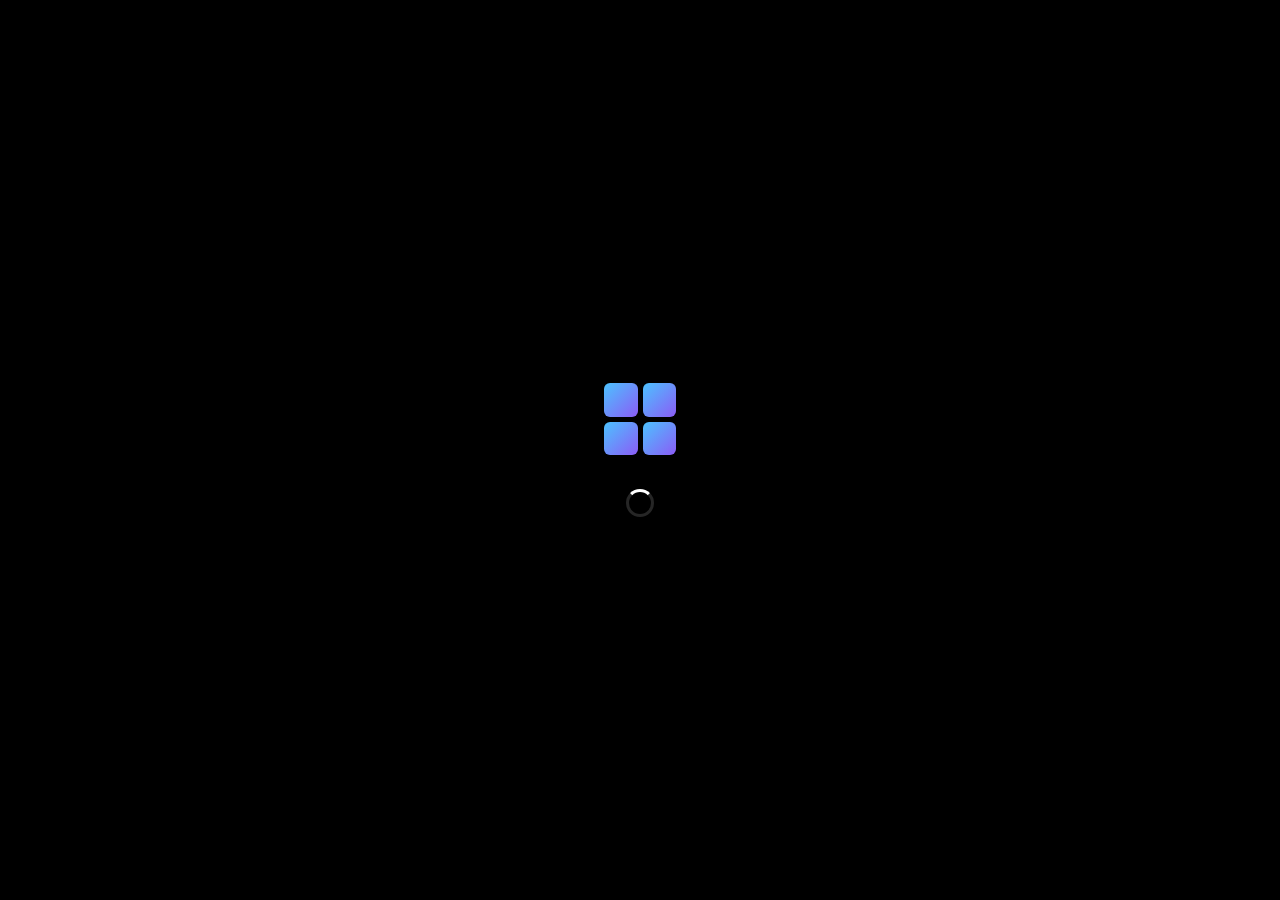
==== shell/index.html @ 138c7c0a "AuroraOS - LFS-based distro with W12-concept shell" ====
<!doctype html>
<html lang="en">
<head>
<meta charset="UTF-8">
<meta name="viewport" content="width=device-width, initial-scale=1.0">
<title>AuroraOS — Shell</title>
<style>
  :root{
    --acc:#4cc2ff; --acc2:#8b5cf6;
    --mica:rgba(28,30,38,.72); --mica2:rgba(22,24,32,.86);
    --stroke:rgba(255,255,255,.09); --stroke2:rgba(255,255,255,.14);
    --txt:#f4f6fb; --mut:#9aa3b5; --faint:#6b7280;
    --r:14px; --shadow:0 24px 70px -18px rgba(0,0,0,.65);
  }
  *{box-sizing:border-box;margin:0;padding:0;user-select:none}
  html,body{height:100%;overflow:hidden}
  body{font-family:"Segoe UI Variable","Segoe UI",system-ui,sans-serif;color:var(--txt);background:#000}
  #os{position:fixed;inset:0}

  /* ---------- wallpaper ---------- */
  .wall{position:absolute;inset:0;background:
    radial-gradient(1100px 700px at 75% 20%, #35406e 0%, transparent 60%),
    radial-gradient(900px 700px at 20% 85%, #1d3a5f 0%, transparent 55%),
    radial-gradient(700px 500px at 55% 60%, rgba(139,92,246,.35) 0%, transparent 60%),
    linear-gradient(160deg,#0b0e1a 0%,#141a2e 50%,#0d1322 100%)}
  .wall::after{content:"";position:absolute;inset:0;background:
    radial-gradient(600px 400px at 60% 35%, rgba(76,194,255,.16), transparent 65%);
    animation:breathe 14s ease-in-out infinite alternate}
  @keyframes breathe{to{opacity:.4;transform:translateY(3%)}}

  /* ---------- boot ---------- */
  #boot{position:absolute;inset:0;background:#000;display:flex;flex-direction:column;
    align-items:center;justify-content:center;gap:34px;z-index:200;transition:opacity .8s}
  #boot.gone{opacity:0;pointer-events:none}
  .winlogo{display:grid;grid-template-columns:1fr 1fr;gap:5px;width:72px;height:72px}
  .winlogo i{background:var(--acc);border-radius:6px;display:block}
  .winlogo.grad i{background:linear-gradient(135deg,#4cc2ff,#8b5cf6)}
  .spin{width:28px;height:28px;border-radius:50%;border:3px solid rgba(255,255,255,.15);
    border-top-color:#fff;animation:sp 1s linear infinite}
  @keyframes sp{to{transform:rotate(360deg)}}

  /* ---------- lock ---------- */
  #lock{position:absolute;inset:0;z-index:150;display:flex;flex-direction:column;align-items:center;
    justify-content:center;gap:8px;backdrop-filter:blur(0px);transition:opacity .5s,transform .5s;cursor:pointer}
  #lock.gone{opacity:0;transform:translateY(-40px);pointer-events:none}
  #lock .time{font-size:96px;font-weight:200;letter-spacing:-.02em;line-height:1}
  #lock .date{font-size:22px;font-weight:400;color:#dfe5f0}
  #lock .hint{position:absolute;bottom:70px;color:#c8d0de;font-size:14px;display:flex;flex-direction:column;align-items:center;gap:14px}
  .avatar{width:88px;height:88px;border-radius:50%;background:linear-gradient(135deg,#4cc2ff,#8b5cf6);
    display:flex;align-items:center;justify-content:center;font-size:34px;font-weight:600;box-shadow:0 10px 30px rgba(0,0,0,.4)}

  /* ---------- desktop icons ---------- */
  #desk{position:absolute;inset:0 0 56px 0;padding:14px}
  .dicon{width:86px;padding:10px 4px;border-radius:8px;text-align:center;font-size:12px;color:#eef2f8;
    display:flex;flex-direction:column;align-items:center;gap:6px;cursor:pointer;text-shadow:0 1px 3px rgba(0,0,0,.8)}
  .dicon:hover{background:rgba(255,255,255,.08)}
  .dicon .ic{font-size:34px;filter:drop-shadow(0 3px 6px rgba(0,0,0,.4))}

  /* ---------- taskbar ---------- */
  #bar{position:absolute;left:0;right:0;bottom:0;height:56px;z-index:100;display:flex;align-items:center;
    padding:0 14px;background:var(--mica);backdrop-filter:blur(28px) saturate(1.4);border-top:1px solid var(--stroke)}
  .bar-c{position:absolute;left:50%;transform:translateX(-50%);display:flex;gap:6px;align-items:center}
  .tbtn{width:44px;height:44px;border-radius:10px;display:flex;align-items:center;justify-content:center;
    font-size:22px;cursor:pointer;position:relative;transition:background .15s}
  .tbtn:hover{background:rgba(255,255,255,.09)}
  .tbtn.on::after{content:"";position:absolute;bottom:3px;left:50%;transform:translateX(-50%);
    width:16px;height:3px;border-radius:3px;background:var(--acc)}
  .tbtn .wl{width:22px;height:22px;gap:2px}
  .tbtn .wl i{border-radius:2px}
  #search-pill{display:flex;align-items:center;gap:8px;height:42px;padding:0 16px 0 12px;border-radius:21px;
    background:rgba(255,255,255,.08);border:1px solid var(--stroke);cursor:pointer;font-size:13.5px;color:var(--mut)}
  #search-pill:hover{background:rgba(255,255,255,.12)}
  .bar-r{margin-left:auto;display:flex;align-items:center;gap:2px}
  .tray{display:flex;align-items:center;gap:10px;padding:6px 12px;border-radius:10px;cursor:pointer;font-size:13px}
  .tray:hover{background:rgba(255,255,255,.09)}
  .clock{text-align:right;font-size:12.5px;line-height:1.35;padding:4px 10px;border-radius:10px;cursor:pointer}
  .clock:hover{background:rgba(255,255,255,.09)}

  /* ---------- flyout base ---------- */
  .fly{position:absolute;z-index:120;background:var(--mica2);backdrop-filter:blur(36px) saturate(1.5);
    border:1px solid var(--stroke2);border-radius:16px;box-shadow:var(--shadow);
    opacity:0;pointer-events:none;transform:translateY(14px) scale(.98);transition:.22s cubic-bezier(.2,.8,.2,1)}
  .fly.show{opacity:1;pointer-events:auto;transform:translateY(0) scale(1)}

  /* ---------- start ---------- */
  #start{left:50%;bottom:68px;transform:translateX(-50%) translateY(14px) scale(.98);width:600px;padding:22px}
  #start.show{transform:translateX(-50%) translateY(0) scale(1)}
  #ask{display:flex;align-items:center;gap:10px;background:rgba(255,255,255,.07);border:1px solid var(--stroke2);
    border-radius:12px;padding:12px 16px}
  #ask input{flex:1;background:none;border:none;outline:none;color:var(--txt);font-size:14.5px;font-family:inherit}
  #ask input::placeholder{color:var(--faint)}
  .s-lab{font-size:12.5px;font-weight:600;color:var(--mut);margin:20px 0 10px;display:flex;justify-content:space-between}
  .s-grid{display:grid;grid-template-columns:repeat(6,1fr);gap:4px}
  .s-app{display:flex;flex-direction:column;align-items:center;gap:7px;padding:12px 4px;border-radius:10px;
    cursor:pointer;font-size:11.5px;text-align:center;color:#dfe5f0}
  .s-app:hover{background:rgba(255,255,255,.08)}
  .s-app .ic{font-size:30px}
  .s-rec{display:grid;grid-template-columns:1fr 1fr;gap:4px}
  .s-ri{display:flex;gap:10px;align-items:center;padding:9px 10px;border-radius:10px;cursor:pointer}
  .s-ri:hover{background:rgba(255,255,255,.08)}
  .s-ri .ic{font-size:22px}
  .s-ri .t{font-size:12.5px}
  .s-ri .d{font-size:11px;color:var(--faint)}
  .s-foot{display:flex;justify-content:space-between;align-items:center;margin-top:20px;padding-top:16px;
    border-top:1px solid var(--stroke)}
  .s-user{display:flex;align-items:center;gap:10px;font-size:13px;padding:6px 10px;border-radius:10px;cursor:pointer}
  .s-user:hover{background:rgba(255,255,255,.08)}
  .s-user .avatar{width:32px;height:32px;font-size:14px}
  .pwr{width:38px;height:38px;border-radius:10px;display:flex;align-items:center;justify-content:center;
    cursor:pointer;font-size:17px}
  .pwr:hover{background:rgba(255,255,255,.08)}

  /* ---------- quick settings ---------- */
  #qs{right:14px;bottom:68px;width:380px;padding:20px}
  .qs-grid{display:grid;grid-template-columns:repeat(3,1fr);gap:10px}
  .qt{background:rgba(255,255,255,.07);border:1px solid var(--stroke);border-radius:12px;padding:12px;
    cursor:pointer;font-size:12px;display:flex;flex-direction:column;gap:8px;transition:.15s}
  .qt .ic{font-size:18px}
  .qt.on{background:var(--acc);color:#08243a;border-color:transparent;font-weight:600}
  .qs-sl{margin-top:16px;font-size:12.5px;color:var(--mut)}
  .qs-sl input{width:100%;accent-color:var(--acc);margin-top:6px}
  .qs-foot{display:flex;justify-content:space-between;align-items:center;margin-top:16px;padding-top:12px;
    border-top:1px solid var(--stroke);font-size:12.5px;color:var(--mut)}

  /* ---------- notifications / calendar ---------- */
  #noti{right:14px;bottom:68px;width:360px;padding:18px;max-height:70vh;overflow:auto}
  .n-card{background:rgba(255,255,255,.06);border:1px solid var(--stroke);border-radius:12px;padding:13px 15px;margin-bottom:10px}
  .n-card b{font-size:13px}
  .n-card p{font-size:12.5px;color:var(--mut);margin-top:4px;line-height:1.5}
  .n-src{font-size:11px;color:var(--faint);display:flex;gap:6px;align-items:center;margin-bottom:6px}
  .cal{background:rgba(255,255,255,.06);border:1px solid var(--stroke);border-radius:12px;padding:16px;text-align:center}
  .cal .big{font-size:30px;font-weight:600}

  /* ---------- widgets ---------- */
  #widgets{left:14px;bottom:68px;width:640px;padding:20px;max-height:76vh;overflow:auto}
  .w-grid{display:grid;grid-template-columns:1fr 1fr;gap:12px}
  .wcard{background:rgba(255,255,255,.06);border:1px solid var(--stroke);border-radius:14px;padding:16px}
  .wcard h4{font-size:12.5px;color:var(--mut);font-weight:600;margin-bottom:10px;display:flex;gap:8px;align-items:center}
  .wcard .big{font-size:26px;font-weight:600}
  .wcard p{font-size:12.5px;color:var(--mut);line-height:1.55}
  .wcard.ai{grid-column:1/-1;background:linear-gradient(135deg,rgba(76,194,255,.13),rgba(139,92,246,.13));
    border-color:rgba(139,92,246,.35)}
  .wcard.ai p b{color:var(--txt)}

  /* ---------- copilot panel ---------- */
  #copilot{position:absolute;top:12px;right:12px;bottom:68px;width:400px;z-index:110;
    background:var(--mica2);backdrop-filter:blur(36px) saturate(1.5);border:1px solid var(--stroke2);
    border-radius:16px;box-shadow:var(--shadow);display:flex;flex-direction:column;
    opacity:0;pointer-events:none;transform:translateX(30px);transition:.25s cubic-bezier(.2,.8,.2,1)}
  #copilot.show{opacity:1;pointer-events:auto;transform:translateX(0)}
  .cp-head{display:flex;align-items:center;gap:10px;padding:16px 18px;border-bottom:1px solid var(--stroke)}
  .cp-orb{width:26px;height:26px;border-radius:50%;background:conic-gradient(from 0deg,#4cc2ff,#8b5cf6,#ec4899,#4cc2ff);
    animation:orb 6s linear infinite}
  @keyframes orb{to{transform:rotate(360deg)}}
  .cp-head b{font-size:14px}
  .cp-head span{font-size:11px;color:var(--faint);margin-left:auto;border:1px solid var(--stroke2);
    padding:3px 8px;border-radius:99px}
  .cp-x{cursor:pointer;color:var(--mut);font-size:18px;padding:2px 8px;border-radius:8px}
  .cp-x:hover{background:rgba(255,255,255,.08)}
  #cp-log{flex:1;overflow:auto;padding:16px;display:flex;flex-direction:column;gap:12px}
  .msg{max-width:85%;padding:11px 14px;border-radius:14px;font-size:13px;line-height:1.55}
  .msg.u{align-self:flex-end;background:var(--acc);color:#08243a;border-bottom-right-radius:4px}
  .msg.a{align-self:flex-start;background:rgba(255,255,255,.08);border:1px solid var(--stroke);border-bottom-left-radius:4px}
  .msg.a b{color:var(--acc)}
  .cp-chips{display:flex;gap:8px;flex-wrap:wrap;padding:0 16px 10px}
  .chip{font-size:11.5px;padding:6px 12px;border-radius:99px;border:1px solid var(--stroke2);cursor:pointer;color:var(--mut)}
  .chip:hover{border-color:var(--acc);color:var(--acc)}
  .cp-in{display:flex;gap:10px;padding:14px 16px;border-top:1px solid var(--stroke)}
  .cp-in input{flex:1;background:rgba(255,255,255,.07);border:1px solid var(--stroke2);border-radius:10px;
    padding:10px 14px;color:var(--txt);outline:none;font-size:13px;font-family:inherit}
  .cp-send{width:40px;border-radius:10px;border:none;background:var(--acc);color:#08243a;font-size:16px;cursor:pointer}

  /* ---------- windows ---------- */
  .win{position:absolute;min-width:380px;min-height:260px;background:var(--mica2);
    backdrop-filter:blur(36px) saturate(1.5);border:1px solid var(--stroke2);border-radius:12px;
    box-shadow:var(--shadow);display:flex;flex-direction:column;overflow:hidden;z-index:60;
    animation:pop .22s cubic-bezier(.2,.8,.2,1)}
  @keyframes pop{from{opacity:0;transform:scale(.96) translateY(10px)}}
  .win.max{left:8px!important;top:8px!important;width:calc(100% - 16px)!important;height:calc(100% - 72px)!important}
  .win.mini{display:none}
  .thead{height:42px;display:flex;align-items:center;gap:10px;padding:0 6px 0 14px;cursor:grab;flex:0 0 auto}
  .thead .ti{font-size:15px}
  .thead b{font-size:12.5px;font-weight:600}
  .tctl{margin-left:auto;display:flex}
  .tc{width:44px;height:42px;display:flex;align-items:center;justify-content:center;font-size:12px;
    cursor:pointer;color:var(--mut)}
  .tc:hover{background:rgba(255,255,255,.09);color:var(--txt)}
  .tc.x:hover{background:#e81123;color:#fff}
  .wbody{flex:1;overflow:auto;display:flex}

  /* snap layout popover */
  #snap{position:absolute;z-index:130;background:var(--mica2);border:1px solid var(--stroke2);
    border-radius:12px;padding:10px;display:none;gap:8px;box-shadow:var(--shadow)}
  #snap.show{display:flex}
  .sn{display:grid;gap:3px;width:64px;height:40px;cursor:pointer;border-radius:6px;padding:3px;border:1px solid transparent}
  .sn:hover{border-color:var(--acc)}
  .sn i{background:rgba(255,255,255,.25);border-radius:3px}
  .sn:hover i{background:var(--acc)}
  .sn.l2{grid-template-columns:1fr 1fr}
  .sn.l21{grid-template-columns:2fr 1fr}
  .sn.l3{grid-template-columns:1fr 1fr 1fr}

  /* ---------- app contents ---------- */
  .side{width:200px;border-right:1px solid var(--stroke);padding:12px 8px;flex:0 0 auto;overflow:auto}
  .sit{display:flex;gap:10px;align-items:center;padding:9px 12px;border-radius:8px;font-size:13px;
    cursor:pointer;color:#dfe5f0;margin-bottom:2px}
  .sit:hover{background:rgba(255,255,255,.07)}
  .sit.on{background:rgba(255,255,255,.1)}
  .main{flex:1;padding:18px 22px;overflow:auto}
  .main h2{font-size:19px;font-weight:600;margin-bottom:16px}
  .fgrid{display:grid;grid-template-columns:repeat(auto-fill,minmax(96px,1fr));gap:8px}
  .fit{display:flex;flex-direction:column;align-items:center;gap:6px;padding:14px 6px;border-radius:10px;
    cursor:pointer;font-size:12px;text-align:center}
  .fit:hover{background:rgba(255,255,255,.07)}
  .fit .ic{font-size:34px}
  .set-row{display:flex;align-items:center;gap:14px;background:rgba(255,255,255,.05);border:1px solid var(--stroke);
    border-radius:10px;padding:14px 16px;margin-bottom:8px;font-size:13px}
  .set-row .ic{font-size:20px}
  .set-row .d{font-size:11.5px;color:var(--faint);margin-top:2px}
  .sw{margin-left:auto;width:42px;height:22px;border-radius:99px;background:rgba(255,255,255,.15);
    position:relative;cursor:pointer;flex:0 0 auto;transition:.2s}
  .sw::after{content:"";position:absolute;top:3px;left:3px;width:16px;height:16px;border-radius:50%;
    background:#fff;transition:.2s}
  .sw.on{background:var(--acc)}
  .sw.on::after{left:23px;background:#08243a}
  .np-bar{display:flex;gap:8px;padding:10px 14px;border-bottom:1px solid var(--stroke);align-items:center}
  .np-ai{font-size:11.5px;padding:6px 12px;border-radius:99px;border:1px solid rgba(139,92,246,.5);
    color:#c4b5fd;cursor:pointer}
  .np-ai:hover{background:rgba(139,92,246,.15)}
  .np-ta{flex:1;background:none;border:none;outline:none;resize:none;color:var(--txt);
    font:13.5px/1.7 "Segoe UI Variable","Segoe UI",sans-serif;padding:16px;user-select:text}
  .br-bar{display:flex;gap:10px;padding:10px 14px;border-bottom:1px solid var(--stroke);align-items:center}
  .br-url{flex:1;background:rgba(255,255,255,.07);border:1px solid var(--stroke);border-radius:99px;
    padding:8px 16px;font-size:12.5px;color:var(--mut)}
  .br-nt{flex:1;display:flex;flex-direction:column;align-items:center;justify-content:center;gap:18px;padding:30px}
  .br-nt h3{font-size:22px;font-weight:600}
  .br-search{width:min(480px,90%);display:flex;gap:10px;background:rgba(255,255,255,.08);
    border:1px solid var(--stroke2);border-radius:99px;padding:12px 20px;font-size:13.5px;color:var(--faint)}

  /* context menu */
  #ctx{position:absolute;z-index:140;width:240px;background:var(--mica2);backdrop-filter:blur(36px);
    border:1px solid var(--stroke2);border-radius:10px;padding:6px;display:none;box-shadow:var(--shadow)}
  #ctx.show{display:block}
  .cit{display:flex;gap:10px;align-items:center;padding:8px 12px;border-radius:7px;font-size:12.5px;cursor:pointer}
  .cit:hover{background:rgba(255,255,255,.09)}
  .csep{height:1px;background:var(--stroke);margin:5px 8px}

  /* toast */
  #toast{position:absolute;right:16px;bottom:70px;z-index:150;background:var(--mica2);
    backdrop-filter:blur(30px);border:1px solid var(--stroke2);border-radius:12px;padding:14px 18px;
    font-size:13px;box-shadow:var(--shadow);opacity:0;transform:translateY(10px);transition:.3s;max-width:340px}
  #toast.show{opacity:1;transform:translateY(0)}
  #toast b{color:var(--acc)}
</style>
</head>
<body>
<div id="os">
  <div class="wall"></div>

  <!-- boot -->
  <div id="boot">
    <div class="winlogo grad"><i></i><i></i><i></i><i></i></div>
    <div class="spin"></div>
  </div>

  <!-- lock -->
  <div id="lock">
    <div class="time" id="lk-time">--:--</div>
    <div class="date" id="lk-date"></div>
    <div class="hint">
      <div class="avatar">A</div>
      <div>Aneek · Click anywhere or press Enter to sign in</div>
      <div style="font-size:11.5px;color:#8b94a6">AuroraOS · click to sign in</div>
    </div>
  </div>

  <!-- desktop icons -->
  <div id="desk">
    <div class="dicon" data-open="files"><span class="ic">🗂️</span>Files</div>
    <div class="dicon" data-open="edge"><span class="ic">🌐</span>Browser</div>
    <div class="dicon" data-open="notes"><span class="ic">📝</span>Notepad AI</div>
    <div class="dicon" data-open="settings"><span class="ic">⚙️</span>Settings</div>
  </div>

  <!-- taskbar -->
  <div id="bar">
    <div id="search-pill">🔍 <span>Search or ask anything…</span></div>
    <div class="bar-c">
      <div class="tbtn" id="b-start" title="Start"><span class="winlogo wl grad"><i></i><i></i><i></i><i></i></span></div>
      <div class="tbtn" id="b-copilot" title="Aura"><div class="cp-orb" style="width:22px;height:22px"></div></div>
      <div class="tbtn" id="b-widgets" title="Widgets">🌤️</div>
      <div class="tbtn" data-open="files" data-app="files">🗂️</div>
      <div class="tbtn" data-open="edge" data-app="edge">🌐</div>
      <div class="tbtn" data-open="notes" data-app="notes">📝</div>
      <div class="tbtn" data-open="settings" data-app="settings">⚙️</div>
    </div>
    <div class="bar-r">
      <div class="tray" id="b-qs">📶 🔊 🔋</div>
      <div class="clock" id="b-clock"><div id="tb-time"></div><div id="tb-date"></div></div>
    </div>
  </div>

  <!-- flyouts -->
  <div class="fly" id="start">
    <div id="ask">✨<input id="ask-in" placeholder="Ask Aurora anything — open apps, find files, get things done…"></div>
    <div class="s-lab"><span>Pinned</span><span style="cursor:pointer">All apps ›</span></div>
    <div class="s-grid" id="s-pinned"></div>
    <div class="s-lab"><span>Recommended for you</span><span style="color:#8b5cf6">✨ AI curated</span></div>
    <div class="s-rec">
      <div class="s-ri"><span class="ic">📄</span><div><div class="t">Q3 Report.docx</div><div class="d">You usually open this around now</div></div></div>
      <div class="s-ri"><span class="ic">🎨</span><div><div class="t">portfolio-redesign</div><div class="d">Edited 2 hours ago</div></div></div>
      <div class="s-ri"><span class="ic">📊</span><div><div class="t">Budget FY26.xlsx</div><div class="d">Shared by Priya yesterday</div></div></div>
      <div class="s-ri"><span class="ic">🖼️</span><div><div class="t">Screenshots</div><div class="d">14 new items</div></div></div>
    </div>
    <div class="s-foot">
      <div class="s-user"><div class="avatar">A</div>Aneek</div>
      <div style="display:flex;gap:4px">
        <div class="pwr" title="Lock" id="p-lock">🔒</div>
        <div class="pwr" title="Restart" id="p-restart">🔄</div>
        <div class="pwr" title="Shut down" id="p-off">⏻</div>
      </div>
    </div>
  </div>

  <div class="fly" id="qs">
    <div class="qs-grid">
      <div class="qt on"><span class="ic">📶</span>Wi-Fi<br><small style="opacity:.7">HomeNet-5G</small></div>
      <div class="qt on"><span class="ic">🟦</span>Bluetooth</div>
      <div class="qt"><span class="ic">✈️</span>Airplane</div>
      <div class="qt on"><span class="ic">✨</span>AI Aware<br><small style="opacity:.7">on-device</small></div>
      <div class="qt"><span class="ic">🌙</span>Focus</div>
      <div class="qt"><span class="ic">🔦</span>Night light</div>
    </div>
    <div class="qs-sl">🔆 Brightness<input type="range" min="20" max="100" value="80" id="sl-bright"></div>
    <div class="qs-sl">🔊 Volume<input type="range" min="0" max="100" value="55"></div>
    <div class="qs-foot"><span>🔋 87% · 6 hr 12 min left</span><span style="cursor:pointer" data-open="settings">⚙️ Settings</span></div>
  </div>

  <div class="fly" id="noti">
    <div class="cal"><div style="font-size:12px;color:var(--mut)">Thursday</div><div class="big" id="cal-date"></div><div style="font-size:12px;color:var(--mut);margin-top:6px">Nothing on the calendar for the rest of today 🎉</div></div>
    <div style="font-size:12.5px;color:var(--mut);margin:14px 0 8px;display:flex;justify-content:space-between"><span>Notifications</span><span style="cursor:pointer" onclick="document.querySelectorAll('.n-card').forEach(n=>n.remove())">Clear all</span></div>
    <div class="n-card"><div class="n-src">✨ Aura · summary of 3 grouped alerts</div><b>While you were away</b><p>2 emails from vendors (both confirmed delivery dates — no action needed) and 1 Teams mention from Priya about the Azure migration. Want replies drafted?</p></div>
    <div class="n-card"><div class="n-src">⬆️ System Update</div><b>Update ready — no restart needed</b><p>AuroraOS update 1.1 was applied live. AI model refreshed to v4.2 (on-device).</p></div>
    <div class="n-card"><div class="n-src">🛡️ Aurora Security</div><b>Weekly report</b><p>No threats. App permissions audit: 2 apps lost camera access after 30 days unused.</p></div>
  </div>

  <div class="fly" id="widgets">
    <div class="w-grid">
      <div class="wcard ai"><h4><span class="cp-orb" style="width:16px;height:16px;display:inline-block"></span> DAILY BRIEF — ambient AI</h4>
        <p>Good afternoon, Aneek. <b>Focus block suggested 3–5 pm</b> — your calendar is clear and you historically ship the most code then. The <b>PO Agent UAT</b> has 2 pending buyer sign-offs. Singapore air quality is good; a run at 6 pm beats the 7 pm rain. Your portfolio deploy is still <b>uncommitted</b> — want me to walk you through the push?</p></div>
      <div class="wcard"><h4>🌤️ WEATHER — Singapore</h4><div class="big">31°</div><p>Partly cloudy · feels 35° · rain likely 7 pm</p></div>
      <div class="wcard"><h4>📈 MARKETS</h4><div class="big">+0.8%</div><p>STI 3,412 · NVDA +2.1% · MSFT +0.6%</p></div>
      <div class="wcard"><h4>✅ TASKS</h4><p>▢ Push portfolio redesign<br>▢ Verify resume dates<br>▢ Reply to Priya — Azure SQL tier</p></div>
      <div class="wcard"><h4>📰 FOR YOU</h4><p>"Agentic OS shells: the post-app era" · "Business Central 2026 wave 2 — what's new in OData v5"</p></div>
    </div>
  </div>

  <!-- copilot -->
  <div id="copilot">
    <div class="cp-head"><div class="cp-orb"></div><b>Aura</b><span>on-device · private</span><div class="cp-x" id="cp-close">✕</div></div>
    <div id="cp-log">
      <div class="msg a">Hey Aneek 👋 I run locally on the NPU — nothing leaves this machine unless you ask. I can control settings, files, windows, and apps. Try me.</div>
    </div>
    <div class="cp-chips">
      <div class="chip">Enable dark mode at sunset</div>
      <div class="chip">Summarize my notifications</div>
      <div class="chip">Tile my windows for coding</div>
      <div class="chip">Find last week's screenshots</div>
    </div>
    <div class="cp-in"><input id="cp-in" placeholder="Ask, or describe what you want done…"><button class="cp-send" id="cp-send">➤</button></div>
  </div>

  <!-- snap popover -->
  <div id="snap">
    <div class="sn l2"><i></i><i></i></div>
    <div class="sn l21"><i></i><i></i></div>
    <div class="sn l3"><i></i><i></i><i></i></div>
  </div>

  <!-- context menu -->
  <div id="ctx">
    <div class="cit">🔄 Refresh</div>
    <div class="cit" data-open="settings">🎨 Personalize</div>
    <div class="csep"></div>
    <div class="cit" id="ctx-ai">✨ Ask Aura about this desktop</div>
    <div class="cit">📁 New folder</div>
    <div class="cit" data-open="notes">📝 New note</div>
  </div>

  <div id="toast"></div>
  <div id="wins"></div>
</div>
<script>
const $=s=>document.querySelector(s), $$=s=>[...document.querySelectorAll(s)];

/* ---------- clocks ---------- */
function tick(){
  const n=new Date();
  const t=n.toLocaleTimeString([], {hour:"2-digit",minute:"2-digit"});
  const d=n.toLocaleDateString([], {weekday:"long",month:"long",day:"numeric"});
  $("#lk-time").textContent=t; $("#lk-date").textContent=d;
  $("#tb-time").textContent=t;
  $("#tb-date").textContent=n.toLocaleDateString([],{day:"numeric",month:"numeric",year:"numeric"});
  $("#cal-date").textContent=n.toLocaleDateString([],{month:"long",day:"numeric"});
}
tick(); setInterval(tick,1000);

/* ---------- boot / lock ---------- */
setTimeout(()=>$("#boot").classList.add("gone"),1800);
function unlock(){$("#lock").classList.add("gone")}
$("#lock").addEventListener("click",unlock);
addEventListener("keydown",e=>{if(e.key==="Enter")unlock()});
$("#p-lock").onclick=()=>{closeAllFly();$("#lock").classList.remove("gone")};
$("#p-restart").onclick=()=>{closeAllFly();$("#boot").classList.remove("gone");$("#lock").classList.remove("gone");setTimeout(()=>$("#boot").classList.add("gone"),1800)};
$("#p-off").onclick=()=>{closeAllFly();toast("It's a concept — <b>you can't turn it off.</b> 🙂")};

/* ---------- flyouts ---------- */
const FLYS=["start","qs","noti","widgets"];
function closeAllFly(except){FLYS.forEach(f=>{if(f!==except)$("#"+f).classList.remove("show")});$("#ctx").classList.remove("show")}
function toggleFly(id){const el=$("#"+id);const was=el.classList.contains("show");closeAllFly();if(!was)el.classList.add("show")}
$("#b-start").onclick=e=>{e.stopPropagation();toggleFly("start");setTimeout(()=>$("#ask-in").focus(),150)};
$("#b-qs").onclick=e=>{e.stopPropagation();toggleFly("qs")};
$("#b-clock").onclick=e=>{e.stopPropagation();toggleFly("noti")};
$("#b-widgets").onclick=e=>{e.stopPropagation();toggleFly("widgets")};
$("#search-pill").onclick=e=>{e.stopPropagation();toggleFly("start");setTimeout(()=>$("#ask-in").focus(),150)};
document.addEventListener("click",e=>{if(!e.target.closest(".fly")&&!e.target.closest("#bar"))closeAllFly()});
FLYS.forEach(f=>$("#"+f).addEventListener("click",e=>e.stopPropagation()));

/* quick-setting tiles */
$$(".qt").forEach(q=>q.onclick=()=>q.classList.toggle("on"));
$("#sl-bright").oninput=e=>{document.getElementById("os").style.filter=`brightness(${.55+e.target.value/200})`};

/* ---------- start menu ---------- */
const PINNED=[["🗂️","Files","files"],["🌐","Browser","edge"],["📝","Notepad AI","notes"],["⚙️","Settings","settings"],["🎵","Media","edge"],["🖼️","Photos","files"],["💬","Teams","edge"],["🧮","Calc","notes"],["🛒","Store","edge"],["🎮","Game Bar","edge"],["📧","Mail","edge"],["🧑‍💻","Terminal","notes"]];
$("#s-pinned").innerHTML=PINNED.map(p=>`<div class="s-app" data-open="${p[2]}"><span class="ic">${p[0]}</span>${p[1]}</div>`).join("");
$("#ask-in").addEventListener("keydown",e=>{
  if(e.key==="Enter"&&e.target.value.trim()){
    const q=e.target.value.trim(); e.target.value="";
    closeAllFly(); openCopilot(); setTimeout(()=>cpAsk(q),300);
  }
});

/* ---------- windows manager ---------- */
let z=60; const open={};
const APPS={
  files:{t:"Files",i:"🗂️",w:760,h:480,html:`
    <div class="side">
      <div class="sit on">🏠 Home</div><div class="sit">✨ AI Gallery</div><div class="sit">📄 Documents</div>
      <div class="sit">⬇️ Downloads</div><div class="sit">🖼️ Pictures</div><div class="sit">☁️ OneDrive</div>
    </div>
    <div class="main"><h2>Home</h2>
      <div style="font-size:12px;color:#8b5cf6;margin:-8px 0 12px">✨ Semantic search enabled — try "photos from the robotics demo"</div>
      <div class="fgrid">
        <div class="fit"><span class="ic">📁</span>portfolio-redesign</div><div class="fit"><span class="ic">📁</span>Agents</div>
        <div class="fit"><span class="ic">📁</span>SUTD Thesis</div><div class="fit"><span class="ic">📄</span>Resume_ATS.pdf</div>
        <div class="fit"><span class="ic">📄</span>Q3 Report.docx</div><div class="fit"><span class="ic">📊</span>Budget FY26.xlsx</div>
        <div class="fit"><span class="ic">🖼️</span>wallpapers</div><div class="fit"><span class="ic">🐍</span>make_resume.py</div>
      </div></div>`},
  settings:{t:"Settings",i:"⚙️",w:820,h:520,html:`
    <div class="side">
      <div class="sit on">🖥️ System</div><div class="sit">✨ AI & Aura</div><div class="sit">🎨 Personalization</div>
      <div class="sit">📶 Network</div><div class="sit">🛡️ Privacy & security</div><div class="sit">⬆️ System Update</div>
    </div>
    <div class="main"><h2>AI & Aura</h2>
      <div class="set-row"><span class="ic">🧠</span><div><div>On-device model</div><div class="d">Runs on the NPU. Conversations never leave this PC.</div></div><div class="sw on"></div></div>
      <div class="set-row"><span class="ic">👁️</span><div><div>Ambient awareness</div><div class="d">Let Windows suggest actions from what's on screen. Per-app opt-in.</div></div><div class="sw on"></div></div>
      <div class="set-row"><span class="ic">🕰️</span><div><div>Timeline memory</div><div class="d">Searchable history of what you've seen. Encrypted, local, 30-day auto-delete.</div></div><div class="sw"></div></div>
      <div class="set-row"><span class="ic">🎙️</span><div><div>Voice wake — "Hey Aurora"</div><div class="d">Wake word detection on the NPU only.</div></div><div class="sw on"></div></div>
      <div class="set-row"><span class="ic">🔌</span><div><div>Agent permissions</div><div class="d">Aura may control: Settings ✓ · Files ✓ · Email ✗ · Purchases ✗</div></div><div class="sw on"></div></div>
    </div>`},
  notes:{t:"Notepad AI",i:"📝",w:640,h:440,html:`
    <div style="display:flex;flex-direction:column;flex:1">
      <div class="np-bar"><span style="font-size:12px;color:#9aa3b5">ideas.txt</span>
        <span class="np-ai" data-ai="rewrite">✨ Rewrite</span><span class="np-ai" data-ai="summar">✨ Summarize</span><span class="np-ai" data-ai="tone">✨ Fix tone</span></div>
      <textarea class="np-ta">AuroraOS shell notes

- the OS should feel like a colleague, not a filing cabinet
- files find you (semantic search) instead of you finding files
- AI runs local-first: NPU for privacy, cloud only on request
- notifications arrive summarized, not one-by-one
- updates apply live, no restarts
- every agent action is logged + revocable</textarea>
    </div>`},
  edge:{t:"Browser",i:"🌐",w:820,h:520,html:`
    <div style="display:flex;flex-direction:column;flex:1">
      <div class="br-bar"><span style="color:#9aa3b5">←</span><span style="color:#9aa3b5">→</span><span style="color:#9aa3b5">⟳</span>
        <div class="br-url">🔒 newtab — ask or type a URL</div><div class="cp-orb" style="width:20px;height:20px"></div></div>
      <div class="br-nt"><h3>Where to next?</h3>
        <div class="br-search">✨ Ask the web — answers with sources, or classic results</div>
        <div style="display:flex;gap:22px;font-size:12px;color:#9aa3b5">
          <span>🌐 aneek1.github.io</span><span>📰 The Verge</span><span>🐙 GitHub</span><span>▶️ YouTube</span></div>
      </div></div>`},
};
function openApp(id){
  if(open[id]){const w=open[id];w.classList.remove("mini");w.style.zIndex=++z;return}
  const a=APPS[id];const el=document.createElement("div");el.className="win";el.dataset.app=id;
  const px=90+Object.keys(open).length*40, py=60+Object.keys(open).length*32;
  el.style.cssText=`left:${px}px;top:${py}px;width:${a.w}px;height:${a.h}px;z-index:${++z}`;
  el.innerHTML=`<div class="thead"><span class="ti">${a.i}</span><b>${a.t}</b>
    <div class="tctl"><div class="tc mn">─</div><div class="tc mx">▢</div><div class="tc x">✕</div></div></div>
    <div class="wbody">${a.html}</div>`;
  $("#wins").appendChild(el); open[id]=el;
  el.addEventListener("mousedown",()=>el.style.zIndex=++z);
  el.querySelector(".tc.x").onclick=()=>{el.remove();delete open[id];syncBar()};
  el.querySelector(".tc.mn").onclick=()=>{el.classList.add("mini");syncBar()};
  const mx=el.querySelector(".tc.mx");
  mx.onclick=()=>el.classList.toggle("max");
  mx.onmouseenter=()=>{const r=mx.getBoundingClientRect();const s=$("#snap");
    s.style.left=(r.left-90)+"px";s.style.top=(r.bottom+6)+"px";s.classList.add("show");s.dataset.for=id};
  mx.onmouseleave=()=>setTimeout(()=>{if(!$("#snap").matches(":hover"))$("#snap").classList.remove("show")},250);
  drag(el); wireApp(el); syncBar();
}
function syncBar(){$$("[data-app]").forEach(b=>{const w=open[b.dataset.app];
  b.classList.toggle("on",!!(w&&!w.classList.contains("mini")))})}
function drag(el){const h=el.querySelector(".thead");let sx,sy,ox,oy,on=false;
  h.addEventListener("mousedown",e=>{if(e.target.closest(".tc"))return;on=true;el.classList.remove("max");
    sx=e.clientX;sy=e.clientY;ox=el.offsetLeft;oy=el.offsetTop;e.preventDefault()});
  addEventListener("mousemove",e=>{if(!on)return;
    el.style.left=Math.max(-100,ox+e.clientX-sx)+"px";el.style.top=Math.max(0,oy+e.clientY-sy)+"px"});
  addEventListener("mouseup",()=>on=false)}
document.addEventListener("click",e=>{const o=e.target.closest("[data-open]");if(o){openApp(o.dataset.open);closeAllFly()}});
$$(".dicon").forEach(d=>d.addEventListener("dblclick",()=>openApp(d.dataset.open)));

/* snap layouts */
$("#snap").addEventListener("mouseleave",()=>$("#snap").classList.remove("show"));
$$(".sn").forEach((s,i)=>s.onclick=()=>{
  const ids=Object.keys(open).filter(k=>!open[k].classList.contains("mini"));
  const cuts=i===0?[.5,.5]:i===1?[.62,.38]:[.34,.33,.33];let x=0;
  ids.slice(0,cuts.length).forEach((id,j)=>{const w=open[id];w.classList.remove("max");
    w.style.left=(x*innerWidth+6)+"px";w.style.top="8px";
    w.style.width=(cuts[j]*innerWidth-12)+"px";w.style.height=(innerHeight-72)+"px";x+=cuts[j]});
  $("#snap").classList.remove("show");
  if(ids.length<2)toast("Open another window and snap will <b>tile them together</b>.");
});

/* per-app AI buttons */
function wireApp(el){
  el.querySelectorAll(".np-ai").forEach(b=>b.onclick=()=>{
    const ta=el.querySelector(".np-ta");
    if(b.dataset.ai==="summar")ta.value+="\n\n✨ Summary: an OS that acts like a private, local-first colleague — semantic files, digested notifications, live updates, and fully auditable agents.";
    if(b.dataset.ai==="rewrite")toast("✨ <b>Drafted 3 rewrites</b> — pick one in the margin (concept).");
    if(b.dataset.ai==="tone")toast("✨ Tone is already <b>clear and direct</b>. No changes needed.");
  });
  el.querySelectorAll(".sw").forEach(s=>s.onclick=()=>s.classList.toggle("on"));
}

/* ---------- copilot ---------- */
function openCopilot(){$("#copilot").classList.add("show")}
$("#b-copilot").onclick=e=>{e.stopPropagation();$("#copilot").classList.toggle("show")};
$("#cp-close").onclick=()=>$("#copilot").classList.remove("show");
function cpMsg(txt,who){const m=document.createElement("div");m.className="msg "+who;m.innerHTML=txt;
  $("#cp-log").appendChild(m);$("#cp-log").scrollTop=1e9}
function cpAsk(q){cpMsg(q,"u");setTimeout(()=>cpReply(q.toLowerCase()),600)}
function cpReply(q){
  if(q.includes("dark")){cpMsg("Done — I'll switch to <b>dark at sunset (7:04 pm)</b> and back at sunrise. You can undo this in Settings → Personalization. <i>(Action logged.)</i>","a")}
  else if(q.includes("notif")||q.includes("summar")){cpMsg("<b>3 notifications, nothing urgent:</b> two vendors confirmed delivery dates (no action), and Priya asked about the Azure SQL tier — I can draft a reply recommending the serverless tier based on your usage. Want it?","a")}
  else if(q.includes("tile")||q.includes("window")||q.includes("coding")){
    openApp("notes");openApp("edge");
    setTimeout(()=>{const ids=Object.keys(open);const l=open[ids[0]],r=open[ids[1]];
      if(l){l.style.cssText+=`;left:6px;top:8px;width:${innerWidth*.62-12}px;height:${innerHeight-72}px;z-index:${++z}`}
      if(r){r.style.cssText+=`;left:${innerWidth*.62+6}px;top:8px;width:${innerWidth*.38-12}px;height:${innerHeight-72}px;z-index:${++z}`}},250);
    cpMsg("Tiled your editor and browser <b>62 / 38</b> — your usual coding split. Say the word and I'll save it as a <b>Focus layout</b>.","a")}
  else if(q.includes("screenshot")||q.includes("find")){openApp("files");
    cpMsg("Found <b>14 screenshots from last week</b> — 9 are of the ERP agent UI. I've opened Files with a semantic filter applied.","a")}
  else if(q.includes("weather")){cpMsg("31° and humid, rain around 7 pm. If you're planning that run — go at 6.","a")}
  else{cpMsg("In the full concept I'd handle that end-to-end: plan the steps, show you the plan, execute after approval, and log every action so it's <b>reviewable and revocable</b>. That's the core AuroraOS promise — <b>agency with an audit trail</b>.","a")}
}
$("#cp-send").onclick=()=>{const v=$("#cp-in").value.trim();if(v){$("#cp-in").value="";cpAsk(v)}};
$("#cp-in").addEventListener("keydown",e=>{if(e.key==="Enter")$("#cp-send").click()});
$$(".chip").forEach(c=>c.onclick=()=>cpAsk(c.textContent));

/* ---------- context menu ---------- */
document.addEventListener("contextmenu",e=>{
  if(e.target.closest(".win")||e.target.closest("#bar")||e.target.closest(".fly"))return;
  e.preventDefault();const c=$("#ctx");
  c.style.left=Math.min(e.clientX,innerWidth-250)+"px";c.style.top=Math.min(e.clientY,innerHeight-260)+"px";
  c.classList.add("show")});
document.addEventListener("click",()=>$("#ctx").classList.remove("show"));
$("#ctx-ai").onclick=()=>{openCopilot();setTimeout(()=>cpMsg("This desktop is tidy 👌 — 4 icons, all used this week. One suggestion: <b>portfolio-redesign</b> has uncommitted changes; pin a deploy shortcut here?","a"),300)};

/* ---------- toast ---------- */
let tt;function toast(html){const t=$("#toast");t.innerHTML=html;t.classList.add("show");
  clearTimeout(tt);tt=setTimeout(()=>t.classList.remove("show"),4200)}
setTimeout(()=>{if(!$("#lock").classList.contains("gone"))return;
  toast("✨ <b>Tip:</b> click the orb in the taskbar — Copilot can actually control this concept.")},9000);
</script>
<script src="aurora-bridge.js"></script>
</body>
</html>
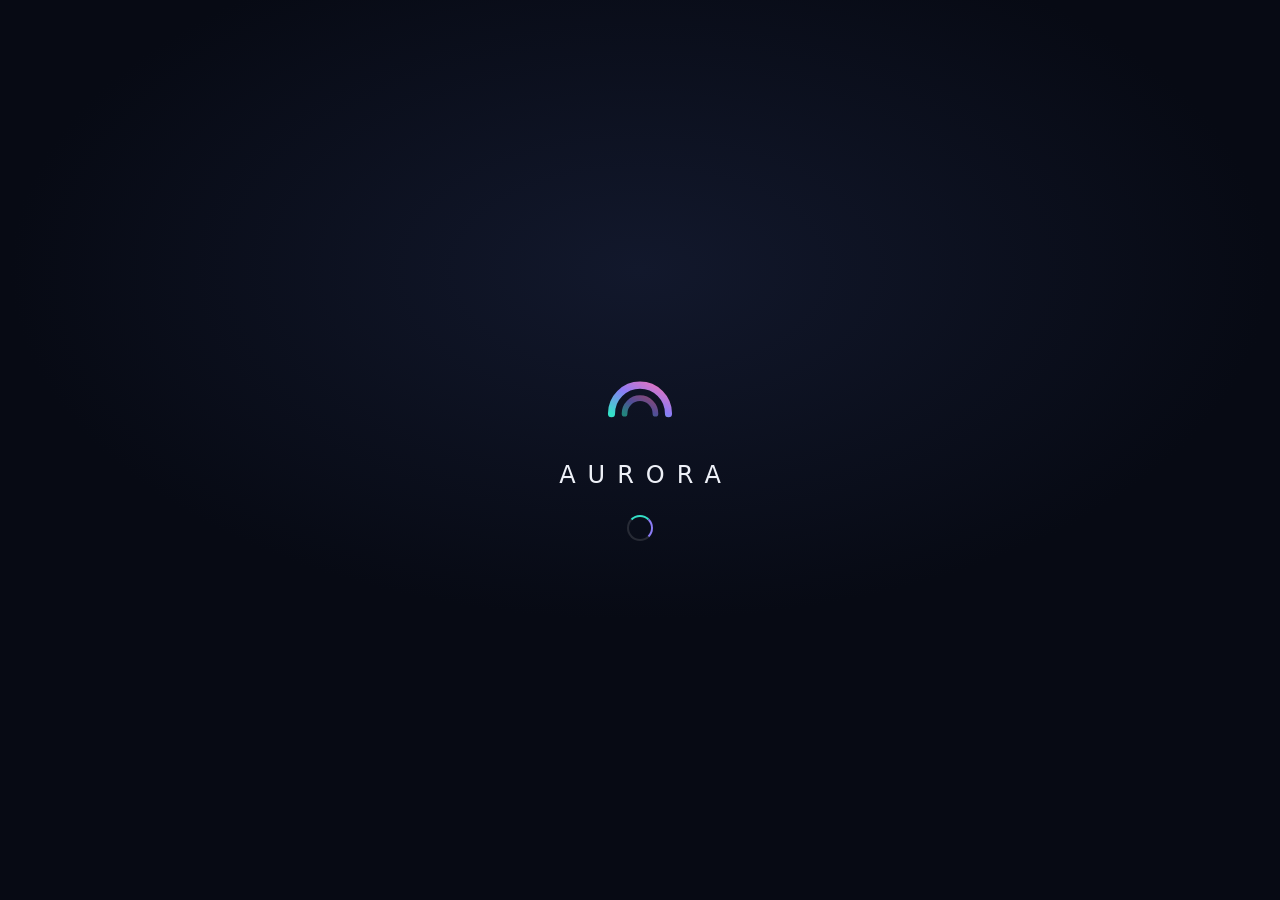
==== commit 990e0091: "feat: run external applications (labwc + foot + AppImage/Nix launcher) Replace the cage single-windo" ====
--- a/shell/index.html
+++ b/shell/index.html
@@ -6,47 +6,70 @@
 <title>AuroraOS — Shell</title>
 <style>
   :root{
-    --acc:#4cc2ff; --acc2:#8b5cf6;
-    --mica:rgba(28,30,38,.72); --mica2:rgba(22,24,32,.86);
+    /* Daybreak — cool aurora light over a warm dawn horizon */
+    --acc:#34e0c8; --acc2:#8b7cf6; --horizon:#f4a988;
+    --a1:#34e0c8; --a2:#6ce5a0; --a3:#8b7cf6; --a4:#f072b6;
+    --aurora:linear-gradient(90deg,#34e0c8,#6ce5a0,#8b7cf6,#f072b6);
+    --night:#0a0e1a;
+    --mica:rgba(16,20,34,.72); --mica2:rgba(13,16,28,.86);
     --stroke:rgba(255,255,255,.09); --stroke2:rgba(255,255,255,.14);
-    --txt:#f4f6fb; --mut:#9aa3b5; --faint:#6b7280;
-    --r:14px; --shadow:0 24px 70px -18px rgba(0,0,0,.65);
+    --txt:#eef1f8; --mut:#98a2ba; --faint:#6b7280;
+    --r:16px; --shadow:0 24px 70px -18px rgba(0,0,0,.7);
   }
   *{box-sizing:border-box;margin:0;padding:0;user-select:none}
   html,body{height:100%;overflow:hidden}
-  body{font-family:"Segoe UI Variable","Segoe UI",system-ui,sans-serif;color:var(--txt);background:#000}
+  body{font-family:"Noto Sans","Noto Sans UI",system-ui,-apple-system,sans-serif;color:var(--txt);background:var(--night)}
   #os{position:fixed;inset:0}
 
-  /* ---------- wallpaper ---------- */
+  /* ---------- wallpaper: the daybreak sky ---------- */
   .wall{position:absolute;inset:0;background:
-    radial-gradient(1100px 700px at 75% 20%, #35406e 0%, transparent 60%),
-    radial-gradient(900px 700px at 20% 85%, #1d3a5f 0%, transparent 55%),
-    radial-gradient(700px 500px at 55% 60%, rgba(139,92,246,.35) 0%, transparent 60%),
-    linear-gradient(160deg,#0b0e1a 0%,#141a2e 50%,#0d1322 100%)}
+    radial-gradient(1200px 520px at 50% -10%, rgba(139,124,246,.26) 0%, transparent 62%),
+    radial-gradient(900px 520px at 84% 8%, rgba(52,224,200,.14) 0%, transparent 60%),
+    radial-gradient(1100px 640px at 22% 112%, rgba(244,169,136,.20) 0%, transparent 60%),
+    linear-gradient(180deg,#0a0e1a 0%,#0e1424 46%,#15122a 100%)}
   .wall::after{content:"";position:absolute;inset:0;background:
-    radial-gradient(600px 400px at 60% 35%, rgba(76,194,255,.16), transparent 65%);
-    animation:breathe 14s ease-in-out infinite alternate}
-  @keyframes breathe{to{opacity:.4;transform:translateY(3%)}}
+    radial-gradient(760px 320px at 50% 2%, rgba(108,229,160,.10), transparent 70%);
+    animation:breathe 16s ease-in-out infinite alternate}
+  @keyframes breathe{to{opacity:.5;transform:translateY(2%)}}
+
+  /* ---------- aurora horizon band — the signature ---------- */
+  #aurora{position:absolute;top:0;left:0;right:0;height:140px;z-index:1;pointer-events:none;overflow:hidden;
+    -webkit-mask:linear-gradient(#000 30%,transparent);mask:linear-gradient(#000 30%,transparent)}
+  #aurora i{position:absolute;top:-46px;left:-20%;width:150%;height:150px;border-radius:50%;
+    filter:blur(30px);opacity:.5;mix-blend-mode:screen;display:block}
+  #aurora .r1{background:radial-gradient(closest-side,var(--a1),transparent);animation:drift1 19s ease-in-out infinite alternate}
+  #aurora .r2{background:radial-gradient(closest-side,var(--a2),transparent);animation:drift2 23s ease-in-out infinite alternate}
+  #aurora .r3{background:radial-gradient(closest-side,var(--a3),transparent);animation:drift3 27s ease-in-out infinite alternate}
+  #aurora .r4{background:radial-gradient(closest-side,var(--a4),transparent);opacity:.34;animation:drift1 31s ease-in-out infinite alternate-reverse}
+  #aurora::after{content:"";position:absolute;top:120px;left:0;right:0;height:1px;
+    background:linear-gradient(90deg,transparent,rgba(108,229,160,.35),rgba(139,124,246,.4),rgba(244,169,136,.3),transparent)}
+  @keyframes drift1{from{transform:translateX(-8%) translateY(-6px) scaleY(.8)}to{transform:translateX(10%) translateY(6px) scaleY(1.1)}}
+  @keyframes drift2{from{transform:translateX(6%) scaleY(1)}to{transform:translateX(-10%) translateY(10px) scaleY(.72)}}
+  @keyframes drift3{from{transform:translateX(-4%) translateY(4px) scaleY(.9)}to{transform:translateX(14%) translateY(-4px) scaleY(1.16)}}
+  @media (prefers-reduced-motion:reduce){#aurora i,.wall::after{animation:none}}
+
+  /* ---------- aurora mark (logo) ---------- */
+  .amark{flex:0 0 auto;display:inline-block;vertical-align:middle}
 
   /* ---------- boot ---------- */
-  #boot{position:absolute;inset:0;background:#000;display:flex;flex-direction:column;
-    align-items:center;justify-content:center;gap:34px;z-index:200;transition:opacity .8s}
+  #boot{position:absolute;inset:0;background:
+    radial-gradient(900px 500px at 50% 30%, #12182c 0%, #070a14 70%);display:flex;flex-direction:column;
+    align-items:center;justify-content:center;gap:26px;z-index:200;transition:opacity .8s}
   #boot.gone{opacity:0;pointer-events:none}
-  .winlogo{display:grid;grid-template-columns:1fr 1fr;gap:5px;width:72px;height:72px}
-  .winlogo i{background:var(--acc);border-radius:6px;display:block}
-  .winlogo.grad i{background:linear-gradient(135deg,#4cc2ff,#8b5cf6)}
-  .spin{width:28px;height:28px;border-radius:50%;border:3px solid rgba(255,255,255,.15);
-    border-top-color:#fff;animation:sp 1s linear infinite}
+  .boot-word{font-size:24px;font-weight:200;letter-spacing:.5em;padding-left:.5em;color:var(--txt);text-transform:uppercase}
+  .spin{width:26px;height:26px;border-radius:50%;border:2.5px solid rgba(255,255,255,.12);
+    border-top-color:var(--a1);border-right-color:var(--a3);animation:sp 1s linear infinite}
   @keyframes sp{to{transform:rotate(360deg)}}
 
   /* ---------- lock ---------- */
   #lock{position:absolute;inset:0;z-index:150;display:flex;flex-direction:column;align-items:center;
     justify-content:center;gap:8px;backdrop-filter:blur(0px);transition:opacity .5s,transform .5s;cursor:pointer}
   #lock.gone{opacity:0;transform:translateY(-40px);pointer-events:none}
-  #lock .time{font-size:96px;font-weight:200;letter-spacing:-.02em;line-height:1}
+  #lock .time{font-size:104px;font-weight:100;letter-spacing:-.03em;line-height:1;
+    background:linear-gradient(180deg,#fff,#cdd6e8);-webkit-background-clip:text;background-clip:text;color:transparent}
   #lock .date{font-size:22px;font-weight:400;color:#dfe5f0}
   #lock .hint{position:absolute;bottom:70px;color:#c8d0de;font-size:14px;display:flex;flex-direction:column;align-items:center;gap:14px}
-  .avatar{width:88px;height:88px;border-radius:50%;background:linear-gradient(135deg,#4cc2ff,#8b5cf6);
+  .avatar{width:88px;height:88px;border-radius:50%;background:linear-gradient(135deg,#34e0c8,#8b7cf6);
     display:flex;align-items:center;justify-content:center;font-size:34px;font-weight:600;box-shadow:0 10px 30px rgba(0,0,0,.4)}
 
   /* ---------- desktop icons ---------- */
@@ -57,8 +80,11 @@
   .dicon .ic{font-size:34px;filter:drop-shadow(0 3px 6px rgba(0,0,0,.4))}
 
   /* ---------- taskbar ---------- */
-  #bar{position:absolute;left:0;right:0;bottom:0;height:56px;z-index:100;display:flex;align-items:center;
-    padding:0 14px;background:var(--mica);backdrop-filter:blur(28px) saturate(1.4);border-top:1px solid var(--stroke)}
+  #bar{position:absolute;left:14px;right:14px;bottom:12px;height:58px;z-index:100;display:flex;align-items:center;
+    padding:0 12px;background:var(--mica);backdrop-filter:blur(30px) saturate(1.5);
+    border:1px solid var(--stroke2);border-radius:20px;box-shadow:0 20px 50px -22px rgba(0,0,0,.8)}
+  #bar::before{content:"";position:absolute;left:22px;right:22px;top:-1px;height:1px;border-radius:2px;
+    background:linear-gradient(90deg,transparent,rgba(52,224,200,.5),rgba(139,124,246,.5),transparent)}
   .bar-c{position:absolute;left:50%;transform:translateX(-50%);display:flex;gap:6px;align-items:center}
   .tbtn{width:44px;height:44px;border-radius:10px;display:flex;align-items:center;justify-content:center;
     font-size:22px;cursor:pointer;position:relative;transition:background .15s}
@@ -138,8 +164,8 @@
   .wcard h4{font-size:12.5px;color:var(--mut);font-weight:600;margin-bottom:10px;display:flex;gap:8px;align-items:center}
   .wcard .big{font-size:26px;font-weight:600}
   .wcard p{font-size:12.5px;color:var(--mut);line-height:1.55}
-  .wcard.ai{grid-column:1/-1;background:linear-gradient(135deg,rgba(76,194,255,.13),rgba(139,92,246,.13));
-    border-color:rgba(139,92,246,.35)}
+  .wcard.ai{grid-column:1/-1;background:linear-gradient(135deg,rgba(52,224,200,.13),rgba(139,124,246,.14),rgba(244,169,136,.10));
+    border-color:rgba(139,124,246,.35)}
   .wcard.ai p b{color:var(--txt)}
 
   /* ---------- copilot panel ---------- */
@@ -149,7 +175,7 @@
     opacity:0;pointer-events:none;transform:translateX(30px);transition:.25s cubic-bezier(.2,.8,.2,1)}
   #copilot.show{opacity:1;pointer-events:auto;transform:translateX(0)}
   .cp-head{display:flex;align-items:center;gap:10px;padding:16px 18px;border-bottom:1px solid var(--stroke)}
-  .cp-orb{width:26px;height:26px;border-radius:50%;background:conic-gradient(from 0deg,#4cc2ff,#8b5cf6,#ec4899,#4cc2ff);
+  .cp-orb{width:26px;height:26px;border-radius:50%;background:conic-gradient(from 0deg,#34e0c8,#6ce5a0,#8b7cf6,#f072b6,#34e0c8);
     animation:orb 6s linear infinite}
   @keyframes orb{to{transform:rotate(360deg)}}
   .cp-head b{font-size:14px}
@@ -236,6 +262,22 @@
   .br-nt h3{font-size:22px;font-weight:600}
   .br-search{width:min(480px,90%);display:flex;gap:10px;background:rgba(255,255,255,.08);
     border:1px solid var(--stroke2);border-radius:99px;padding:12px 20px;font-size:13.5px;color:var(--faint)}
+  .br-in{flex:1;min-width:0;background:rgba(255,255,255,.07);border:1px solid var(--stroke);border-radius:99px;
+    padding:8px 16px;font-size:12.5px;color:var(--txt);outline:none;font-family:inherit;user-select:text}
+  .br-in:focus{border-color:var(--acc)}
+  .br-nav{width:30px;height:30px;display:flex;align-items:center;justify-content:center;border-radius:8px;
+    cursor:pointer;color:var(--mut);font-size:17px;flex:0 0 auto;user-select:none}
+  .br-nav:hover{background:rgba(255,255,255,.1);color:var(--txt)}
+  .br-view{flex:1;position:relative;background:#fff;overflow:hidden}
+  .br-home{position:absolute;inset:0;display:flex;flex-direction:column;align-items:center;justify-content:center;
+    gap:22px;padding:30px;background:var(--mica2);color:var(--txt)}
+  .br-links{display:flex;gap:10px;flex-wrap:wrap;justify-content:center;max-width:540px}
+  .br-link{display:flex;align-items:center;gap:8px;padding:10px 15px;border-radius:12px;cursor:pointer;
+    background:rgba(255,255,255,.06);border:1px solid var(--stroke);font-size:12.5px}
+  .br-link:hover{border-color:var(--acc);background:rgba(52,224,200,.09)}
+  .br-note{font-size:11.5px;color:var(--faint);max-width:470px;text-align:center;line-height:1.55}
+  .br-spin{position:absolute;top:10px;left:50%;transform:translateX(-50%);z-index:5;font-size:11px;
+    color:var(--mut);background:var(--mica2);padding:5px 12px;border-radius:99px;border:1px solid var(--stroke);display:none}
 
   /* context menu */
   #ctx{position:absolute;z-index:140;width:240px;background:var(--mica2);backdrop-filter:blur(36px);
@@ -251,26 +293,66 @@
     font-size:13px;box-shadow:var(--shadow);opacity:0;transform:translateY(10px);transition:.3s;max-width:340px}
   #toast.show{opacity:1;transform:translateY(0)}
   #toast b{color:var(--acc)}
+
+  /* ---------- night light (real warm overlay) ---------- */
+  #nightlight{position:absolute;inset:0;z-index:96;pointer-events:none;mix-blend-mode:multiply;
+    background:rgba(255,255,255,0);transition:background .5s}
+  #nightlight.on{background:rgba(255,168,86,.22)}
+
+  /* ---------- light theme: actual daybreak ---------- */
+  #os.light{--txt:#141a28;--mut:#5a6478;--faint:#8a93a6;
+    --mica:rgba(255,255,255,.7);--mica2:rgba(255,255,255,.82);
+    --stroke:rgba(20,26,40,.1);--stroke2:rgba(20,26,40,.16)}
+  #os.light .wall{background:
+    radial-gradient(1200px 560px at 50% -12%, rgba(139,124,246,.22) 0%, transparent 60%),
+    radial-gradient(900px 520px at 84% 6%, rgba(52,224,200,.18) 0%, transparent 58%),
+    radial-gradient(1100px 680px at 20% 114%, rgba(244,169,136,.55) 0%, transparent 62%),
+    linear-gradient(180deg,#e9f0fb 0%,#f2ede6 58%,#f8ece2 100%)}
+  #os.light .n-card,#os.light .wcard,#os.light .qt,#os.light .set-row,#os.light .msg.a,
+  #os.light .cal,#os.light #ask,#os.light .cp-in input,#os.light .br-url,#os.light .br-search,
+  #os.light .np-ta,#os.light #search-pill,#os.light .qs-sl input{background:rgba(20,26,40,.05)}
+  #os.light .s-app:hover,#os.light .s-ri:hover,#os.light .tbtn:hover,#os.light .fit:hover,
+  #os.light .sit:hover,#os.light .tray:hover,#os.light .clock:hover,#os.light .dicon:hover{background:rgba(20,26,40,.07)}
+  #os.light .dicon{text-shadow:none}
+  #os.light .msg.a b{color:#1d7a68}
 </style>
 </head>
 <body>
 <div id="os">
   <div class="wall"></div>
+  <div id="nightlight"></div>
+
+  <!-- aurora horizon band (signature) -->
+  <div id="aurora"><i class="r1"></i><i class="r2"></i><i class="r3"></i><i class="r4"></i></div>
+
+  <!-- reusable aurora mark -->
+  <svg width="0" height="0" style="position:absolute" aria-hidden="true"><defs>
+    <linearGradient id="ag" x1="0" y1="1" x2="1" y2="0">
+      <stop offset="0" stop-color="#34e0c8"/><stop offset=".5" stop-color="#8b7cf6"/><stop offset="1" stop-color="#f072b6"/>
+    </linearGradient>
+    <symbol id="mark" viewBox="0 0 32 32">
+      <path d="M4 23a12 12 0 0 1 24 0" fill="none" stroke="url(#ag)" stroke-width="3" stroke-linecap="round"/>
+      <path d="M9.5 23a6.5 6.5 0 0 1 13 0" fill="none" stroke="url(#ag)" stroke-width="2.4" stroke-linecap="round" opacity=".55"/>
+      <line x1="3.5" y1="27" x2="28.5" y2="27" stroke="url(#ag)" stroke-width="2.2" stroke-linecap="round"/>
+    </symbol>
+  </defs></svg>
 
   <!-- boot -->
   <div id="boot">
-    <div class="winlogo grad"><i></i><i></i><i></i><i></i></div>
+    <svg class="amark" width="76" height="76"><use href="#mark"/></svg>
+    <div class="boot-word">Aurora</div>
     <div class="spin"></div>
   </div>
 
   <!-- lock -->
   <div id="lock">
+    <svg class="amark" width="40" height="40" style="margin-bottom:22px;opacity:.95"><use href="#mark"/></svg>
     <div class="time" id="lk-time">--:--</div>
     <div class="date" id="lk-date"></div>
     <div class="hint">
       <div class="avatar">A</div>
-      <div>Aneek · Click anywhere or press Enter to sign in</div>
-      <div style="font-size:11.5px;color:#8b94a6">AuroraOS · click to sign in</div>
+      <div>Aneek · click anywhere or press Enter to sign in</div>
+      <div style="font-size:11.5px;color:#8b94a6;letter-spacing:.35em;text-transform:uppercase">Aurora · daybreak</div>
     </div>
   </div>
 
@@ -286,7 +368,7 @@
   <div id="bar">
     <div id="search-pill">🔍 <span>Search or ask anything…</span></div>
     <div class="bar-c">
-      <div class="tbtn" id="b-start" title="Start"><span class="winlogo wl grad"><i></i><i></i><i></i><i></i></span></div>
+      <div class="tbtn" id="b-start" title="Start"><svg class="amark" width="24" height="24"><use href="#mark"/></svg></div>
       <div class="tbtn" id="b-copilot" title="Aura"><div class="cp-orb" style="width:22px;height:22px"></div></div>
       <div class="tbtn" id="b-widgets" title="Widgets">🌤️</div>
       <div class="tbtn" data-open="files" data-app="files">🗂️</div>
@@ -305,6 +387,8 @@
     <div id="ask">✨<input id="ask-in" placeholder="Ask Aurora anything — open apps, find files, get things done…"></div>
     <div class="s-lab"><span>Pinned</span><span style="cursor:pointer">All apps ›</span></div>
     <div class="s-grid" id="s-pinned"></div>
+    <div class="s-lab" id="s-inst-lab" style="display:none"><span>Installed on this device</span><span style="color:var(--acc)">● live</span></div>
+    <div class="s-grid" id="s-installed"></div>
     <div class="s-lab"><span>Recommended for you</span><span style="color:#8b5cf6">✨ AI curated</span></div>
     <div class="s-rec">
       <div class="s-ri"><span class="ic">📄</span><div><div class="t">Q3 Report.docx</div><div class="d">You usually open this around now</div></div></div>
@@ -332,7 +416,7 @@
       <div class="qt"><span class="ic">🔦</span>Night light</div>
     </div>
     <div class="qs-sl">🔆 Brightness<input type="range" min="20" max="100" value="80" id="sl-bright"></div>
-    <div class="qs-sl">🔊 Volume<input type="range" min="0" max="100" value="55"></div>
+    <div class="qs-sl">🔊 Volume<input type="range" min="0" max="100" value="55" id="sl-vol"></div>
     <div class="qs-foot"><span>🔋 87% · 6 hr 12 min left</span><span style="cursor:pointer" data-open="settings">⚙️ Settings</span></div>
   </div>
 
@@ -359,13 +443,13 @@
   <div id="copilot">
     <div class="cp-head"><div class="cp-orb"></div><b>Aura</b><span>on-device · private</span><div class="cp-x" id="cp-close">✕</div></div>
     <div id="cp-log">
-      <div class="msg a">Hey Aneek 👋 I run locally on the NPU — nothing leaves this machine unless you ask. I can control settings, files, windows, and apps. Try me.</div>
+      <div class="msg a">Hey Aneek 👋 I run locally — nothing leaves this machine. I <b>actually control this desktop</b>: apps, windows, theme, brightness, toggles. Try a command below, or just tell me what you want.</div>
     </div>
     <div class="cp-chips">
-      <div class="chip">Enable dark mode at sunset</div>
-      <div class="chip">Summarize my notifications</div>
+      <div class="chip">Switch to light mode</div>
       <div class="chip">Tile my windows for coding</div>
-      <div class="chip">Find last week's screenshots</div>
+      <div class="chip">Turn on night light</div>
+      <div class="chip">Set brightness to 40</div>
     </div>
     <div class="cp-in"><input id="cp-in" placeholder="Ask, or describe what you want done…"><button class="cp-send" id="cp-send">➤</button></div>
   </div>
@@ -404,6 +488,15 @@
   $("#cal-date").textContent=n.toLocaleDateString([],{month:"long",day:"numeric"});
 }
 tick(); setInterval(tick,1000);
+
+/* ---------- daybreak: aurora band warms toward dawn ---------- */
+function daybreakTint(){
+  const h=new Date().getHours(), el=$("#aurora"); if(!el) return;
+  if(h>=5&&h<9){ el.style.filter="hue-rotate(-18deg) saturate(1.15) brightness(1.12)"; el.style.opacity=".98"; }      // dawn — warm rose-gold
+  else if(h>=21||h<5){ el.style.filter="hue-rotate(10deg) saturate(.85) brightness(.82)"; el.style.opacity=".72"; }   // deep night — cool, dim
+  else { el.style.filter="none"; el.style.opacity="1"; }                                                              // day
+}
+daybreakTint(); setInterval(daybreakTint,60000);
 
 /* ---------- boot / lock ---------- */
 setTimeout(()=>$("#boot").classList.add("gone"),1800);
@@ -481,15 +574,33 @@
 - updates apply live, no restarts
 - every agent action is logged + revocable</textarea>
     </div>`},
-  edge:{t:"Browser",i:"🌐",w:820,h:520,html:`
-    <div style="display:flex;flex-direction:column;flex:1">
-      <div class="br-bar"><span style="color:#9aa3b5">←</span><span style="color:#9aa3b5">→</span><span style="color:#9aa3b5">⟳</span>
-        <div class="br-url">🔒 newtab — ask or type a URL</div><div class="cp-orb" style="width:20px;height:20px"></div></div>
-      <div class="br-nt"><h3>Where to next?</h3>
-        <div class="br-search">✨ Ask the web — answers with sources, or classic results</div>
-        <div style="display:flex;gap:22px;font-size:12px;color:#9aa3b5">
-          <span>🌐 aneek1.github.io</span><span>📰 The Verge</span><span>🐙 GitHub</span><span>▶️ YouTube</span></div>
-      </div></div>`},
+  edge:{t:"Browser",i:"🌐",w:920,h:620,html:`
+    <div class="bx" style="display:flex;flex-direction:column;flex:1;min-width:0">
+      <div class="br-bar">
+        <span class="br-nav" data-nav="back">‹</span>
+        <span class="br-nav" data-nav="fwd">›</span>
+        <span class="br-nav" data-nav="reload">⟳</span>
+        <input class="br-in" placeholder="Search the web or type a URL" spellcheck="false">
+        <span class="br-nav" data-nav="pop" title="Open in a real browser tab">⧉</span>
+        <span class="br-nav" data-nav="home" title="Home">🏠</span>
+      </div>
+      <div class="br-view">
+        <div class="br-spin">loading…</div>
+        <iframe class="br-frame" referrerpolicy="no-referrer"
+          style="position:absolute;inset:0;width:100%;height:100%;border:0;display:none"></iframe>
+        <div class="br-home">
+          <h3 style="font-size:24px;font-weight:200;letter-spacing:.04em">Aurora Web</h3>
+          <div class="br-links">
+            <div class="br-link" data-go="https://aneek1.github.io">🌐 aneek1.github.io</div>
+            <div class="br-link" data-go="https://en.wikipedia.org">📚 Wikipedia</div>
+            <div class="br-link" data-go="https://news.ycombinator.com">🟠 Hacker News</div>
+            <div class="br-link" data-go="https://developer.mozilla.org">📖 MDN</div>
+            <div class="br-link" data-go="https://www.openstreetmap.org">🗺️ Maps</div>
+          </div>
+          <p class="br-note">Real browsing through embedded frames. A few big sites (Google, YouTube, X) refuse embedding — hit <b>⧉</b> to pop the current page into a real browser tab.</p>
+        </div>
+      </div>
+    </div>`},
 };
 function openApp(id){
   if(open[id]){const w=open[id];w.classList.remove("mini");w.style.zIndex=++z;return}
@@ -542,6 +653,33 @@
     if(b.dataset.ai==="tone")toast("✨ Tone is already <b>clear and direct</b>. No changes needed.");
   });
   el.querySelectorAll(".sw").forEach(s=>s.onclick=()=>s.classList.toggle("on"));
+
+  /* ---- real browser wiring ---- */
+  const bx=el.querySelector(".bx");
+  if(bx){
+    const frame=bx.querySelector(".br-frame"),home=bx.querySelector(".br-home"),
+          input=bx.querySelector(".br-in"),spin=bx.querySelector(".br-spin");
+    const stack=[];let idx=-1;
+    const looksUrl=s=>/^(https?:\/\/)/i.test(s)||/^[\w-]+(\.[\w-]+)+([\/?#].*)?$/i.test(s);
+    const norm=s=>{s=s.trim();if(!s)return null;
+      if(/^(https?:\/\/)/i.test(s))return s;
+      if(looksUrl(s))return "https://"+s;
+      return "https://duckduckgo.com/?q="+encodeURIComponent(s);};
+    function render(){const u=stack[idx];if(!u){home.style.display="";frame.style.display="none";input.value="";return;}
+      home.style.display="none";frame.style.display="block";input.value=u;
+      spin.style.display="block";frame.src=u;}
+    frame.addEventListener("load",()=>spin.style.display="none");
+    function go(u){const url=norm(u);if(!url)return;stack.splice(idx+1);stack.push(url);idx=stack.length-1;render();}
+    input.addEventListener("keydown",e=>{if(e.key==="Enter"){go(input.value);input.blur();}});
+    bx.querySelectorAll("[data-go]").forEach(b=>b.onclick=()=>go(b.dataset.go));
+    bx.querySelectorAll("[data-nav]").forEach(b=>b.onclick=()=>{const n=b.dataset.nav;
+      if(n==="back"&&idx>0){idx--;render();}
+      else if(n==="fwd"&&idx<stack.length-1){idx++;render();}
+      else if(n==="reload"){if(idx>=0)render();}
+      else if(n==="home"){idx=-1;render();}
+      else if(n==="pop"&&stack[idx])window.open(stack[idx],"_blank","noopener");});
+    el._browse=go;   // let Aura drive it
+  }
 }
 
 /* ---------- copilot ---------- */
@@ -551,20 +689,112 @@
 function cpMsg(txt,who){const m=document.createElement("div");m.className="msg "+who;m.innerHTML=txt;
   $("#cp-log").appendChild(m);$("#cp-log").scrollTop=1e9}
 function cpAsk(q){cpMsg(q,"u");setTimeout(()=>cpReply(q.toLowerCase()),600)}
-function cpReply(q){
-  if(q.includes("dark")){cpMsg("Done — I'll switch to <b>dark at sunset (7:04 pm)</b> and back at sunrise. You can undo this in Settings → Personalization. <i>(Action logged.)</i>","a")}
-  else if(q.includes("notif")||q.includes("summar")){cpMsg("<b>3 notifications, nothing urgent:</b> two vendors confirmed delivery dates (no action), and Priya asked about the Azure SQL tier — I can draft a reply recommending the serverless tier based on your usage. Want it?","a")}
-  else if(q.includes("tile")||q.includes("window")||q.includes("coding")){
-    openApp("notes");openApp("edge");
-    setTimeout(()=>{const ids=Object.keys(open);const l=open[ids[0]],r=open[ids[1]];
-      if(l){l.style.cssText+=`;left:6px;top:8px;width:${innerWidth*.62-12}px;height:${innerHeight-72}px;z-index:${++z}`}
-      if(r){r.style.cssText+=`;left:${innerWidth*.62+6}px;top:8px;width:${innerWidth*.38-12}px;height:${innerHeight-72}px;z-index:${++z}`}},250);
-    cpMsg("Tiled your editor and browser <b>62 / 38</b> — your usual coding split. Say the word and I'll save it as a <b>Focus layout</b>.","a")}
-  else if(q.includes("screenshot")||q.includes("find")){openApp("files");
-    cpMsg("Found <b>14 screenshots from last week</b> — 9 are of the ERP agent UI. I've opened Files with a semantic filter applied.","a")}
-  else if(q.includes("weather")){cpMsg("31° and humid, rain around 7 pm. If you're planning that run — go at 6.","a")}
-  else{cpMsg("In the full concept I'd handle that end-to-end: plan the steps, show you the plan, execute after approval, and log every action so it's <b>reviewable and revocable</b>. That's the core AuroraOS promise — <b>agency with an audit trail</b>.","a")}
-}
+/* ================= Aura — local intent engine + command registry =================
+   Real, on-device (in-shell). interpret(text) -> {cmd,args,conf}; run() executes
+   against COMMANDS, which drive the actual shell. Same tool shape a future LLM calls. */
+const Aura=(()=>{
+  const APP_ALIAS={
+    files:["file","files","explorer","finder","folder","documents"],
+    edge:["browser","web","edge","chrome","internet","firefox","website"],
+    notes:["note","notes","notepad","editor","text","write","writing"],
+    settings:["setting","settings","preference","config","control panel","system"]};
+  const TILES={"wi-fi":["wifi","wi-fi","wireless","internet"],bluetooth:["bluetooth"],
+    airplane:["airplane","flight","aeroplane"],"ai aware":["ai","aura","assistant","copilot"],
+    focus:["focus","do not disturb","dnd","quiet"],"night light":["night light","nightlight","blue light","warm"]};
+  const AUDIT=[];
+  const log=(a)=>{AUDIT.push({t:Date.now(),a});};
+  const resolveApp=t=>{for(const[id,al]of Object.entries(APP_ALIAS))if(al.some(a=>t.includes(a)))return id;return null;};
+  const pct=t=>{const m=t.match(/(\d{1,3})\s*(%|percent)?/);return m?Math.max(0,Math.min(100,+m[1])):null;};
+  const wantsOff=t=>/\b(off|disable|deactivate|stop|turn off|switch off|kill|mute)\b/.test(t);
+  const wantsOn=t=>/\b(on|enable|activate|start|turn on|switch on|unmute)\b/.test(t);
+  const setSlider=(id,v)=>{const s=$("#"+id);if(!s)return;s.value=v;s.dispatchEvent(new Event("input",{bubbles:true}));};
+  const findTile=name=>[...$$(".qt")].find(q=>q.textContent.toLowerCase().includes(name));
+  const setTile=(name,on)=>{const el=findTile(name);if(!el)return false;el.classList.toggle("on",on);return true;};
+  function tile(layout){
+    let ids=Object.keys(open).filter(k=>!open[k].classList.contains("mini"));
+    const cuts=layout==="thirds"?[.34,.33,.33]:layout==="coding"?[.62,.38]:[.5,.5];
+    let x=0;ids.slice(0,cuts.length).forEach((id,j)=>{const w=open[id];w.classList.remove("max","mini");
+      w.style.left=(x*innerWidth+8)+"px";w.style.top="8px";
+      w.style.width=(cuts[j]*innerWidth-16)+"px";w.style.height=(innerHeight-84)+"px";w.style.zIndex=++z;x+=cuts[j];});
+    return ids.length;}
+
+  // registry: each command mutates the real shell and returns an honest reply string
+  const COMMANDS={
+    open_app:({app})=>{if(!app)return "Which app? I have Files, Browser, Notepad, and Settings.";
+      openApp(app);closeAllFly();log("open_app "+app);return `Opened <b>${APPS[app]?.t||app}</b>.`;},
+    close_app:({app})=>{if(!app||!open[app])return `That app isn't open.`;
+      open[app].remove();delete open[app];syncBar();log("close_app "+app);return `Closed <b>${APPS[app]?.t||app}</b>.`;},
+    tile_windows:({layout})=>{let n=Object.keys(open).filter(k=>!open[k].classList.contains("mini")).length;
+      if(layout==="coding"&&n<2){openApp("notes");openApp("edge");}
+      const done=tile(layout);log("tile "+layout);
+      return done<2?"Open a second window first — then I'll tile them together."
+        :`Tiled <b>${Math.min(done,layout==="thirds"?3:2)} windows</b> ${layout==="coding"?"62 / 38 (your coding split)":layout==="thirds"?"in thirds":"evenly"}.`;},
+    set_theme:({mode})=>{const os=$("#os");const cur=os.classList.contains("light")?"light":"dark";
+      const to=mode==="toggle"?(cur==="light"?"dark":"light"):mode;os.classList.toggle("light",to==="light");
+      log("theme "+to);return `Switched to <b>${to} theme</b>.`;},
+    set_brightness:({percent})=>{if(percent==null)return "What brightness — say a number 0–100.";
+      setSlider("sl-bright",percent);log("brightness "+percent);return `Brightness set to <b>${percent}%</b>.`;},
+    set_volume:({percent,mute})=>{const v=mute?0:percent;if(v==null)return "What volume — a number 0–100?";
+      setSlider("sl-vol",v);log("volume "+v);return mute?"Muted.":`Volume set to <b>${v}%</b>.`;},
+    toggle_setting:({name,on})=>{
+      if(name==="night light"){$("#nightlight").classList.toggle("on",on);}
+      const ok=setTile(name,on);log("toggle "+name+" "+on);
+      return ok?`${name.replace(/\b\w/g,c=>c.toUpperCase())} turned <b>${on?"on":"off"}</b>.`:`I don't have a ${name} toggle.`;},
+    lock:()=>{closeAllFly();$("#lock").classList.remove("gone");log("lock");return "Locked. 🔒";},
+    minimize_all:()=>{let n=0;Object.values(open).forEach(w=>{if(!w.classList.contains("mini")){w.classList.add("mini");n++;}});
+      syncBar();log("minimize_all");return n?`Minimized <b>${n} window${n>1?"s":""}</b> — desktop cleared.`:"Nothing to minimize.";},
+    summarize_notifications:()=>{const cards=[...$$("#noti .n-card")];if(!cards.length)return "No notifications — you're all caught up. 🎉";
+      const items=cards.map(c=>c.querySelector("b")?.textContent).filter(Boolean);
+      toggleFly("noti");log("summarize_notifications");
+      return `<b>${cards.length} notifications:</b> `+items.map(i=>`“${i}”`).join(", ")+". Opened the panel so you can act on any.";},
+    browse:({q})=>{openApp("edge");closeAllFly();const w=open.edge;
+      if(w&&w._browse)w._browse(q||"https://aneek1.github.io");log("browse "+q);
+      return `Opening the browser${q?` and going to <b>${q}</b>`:""}.`;},
+    search_files:({query})=>{openApp("files");closeAllFly();log("search_files "+query);
+      return `Opened <b>Files</b>${query?` and searched for “${query}”`:""}. On the real system this runs semantic search over your home folder.`;},
+    show_panel:({panel})=>{toggleFly(panel);log("show_panel "+panel);
+      return `Opened <b>${panel==="noti"?"notifications":panel==="qs"?"quick settings":panel}</b>.`;},
+    system_status:()=>{const tray=$("#b-qs")?.textContent||"";log("status");
+      return tray.match(/\d+%/)?`System is healthy — tray reads <b>${tray.trim()}</b>. Ask me to open Settings for detail.`
+        :"Running on AC power, network up. (Live battery/brightness appear when aurorad is connected on the real system.)";},
+    capabilities:()=>`I actually control this desktop. Try: <b>open browser</b>, <b>tile my windows for coding</b>, `+
+      `<b>switch to light mode</b>, <b>set brightness to 40</b>, <b>turn on night light</b>, <b>turn off wi-fi</b>, `+
+      `<b>summarize my notifications</b>, <b>minimize everything</b>, <b>lock</b>, <b>find my screenshots</b>. Every action is logged.`
+  };
+
+  // ordered rules — first match wins; each returns {cmd,args} or null
+  const RULES=[
+    t=>/\b(light|day) ?(mode|theme)?\b/.test(t)&&/(theme|mode|switch|turn|go|make|set)/.test(t)?{cmd:"set_theme",args:{mode:"light"}}:null,
+    t=>/\b(dark|night) ?(mode|theme)?\b/.test(t)&&/(theme|mode|switch|turn|go|make|set)/.test(t)?{cmd:"set_theme",args:{mode:"dark"}}:null,
+    t=>/\b(toggle|flip) ?(the )?(theme|mode)\b/.test(t)?{cmd:"set_theme",args:{mode:"toggle"}}:null,
+    t=>/bright/.test(t)?{cmd:"set_brightness",args:{percent:pct(t)}}:null,
+    t=>/\b(volume|sound|audio|louder|quieter|mute|unmute)\b/.test(t)?{cmd:"set_volume",args:{percent:pct(t),mute:/\bmute\b/.test(t)&&!/unmute/.test(t)}}:null,
+    t=>/\b(tile|snap|split|arrange)\b|windows for/.test(t)?{cmd:"tile_windows",args:{layout:/(coding|code|dev|work)/.test(t)?"coding":/(third|three)/.test(t)?"thirds":"even"}}:null,
+    t=>/\b(search (the )?web|google|look ?up)\b/.test(t)?{cmd:"browse",args:{q:t.replace(/.*\b(search (the )?web (for )?|google|look ?up)\b/,"").replace(/\bfor\b/,"").trim()}}:null,
+    t=>/\b(browse|go to|visit|navigate to)\b/.test(t)&&!resolveApp(t)?{cmd:"browse",args:{q:t.replace(/.*\b(browse|go to|visit|navigate to)\b/,"").replace(/\b(the|to|website|site|please)\b/g,"").trim()}}:null,
+    t=>/\bopen\b/.test(t)&&/(\.\w{2,3}\b|https?:|www\.)/.test(t)&&!resolveApp(t)?{cmd:"browse",args:{q:(t.match(/(https?:\/\/\S+|www\.\S+|[\w-]+\.\w{2,3}\S*)/)||[""])[0]}}:null,
+    t=>{for(const[name,al]of Object.entries(TILES))if(al.some(a=>t.includes(a))&&(wantsOn(t)||wantsOff(t)))return{cmd:"toggle_setting",args:{name,on:!wantsOff(t)}};return null;},
+    t=>/\b(close|quit|exit|dismiss)\b/.test(t)&&resolveApp(t)?{cmd:"close_app",args:{app:resolveApp(t)}}:null,
+    t=>/\b(minimi|show desktop|hide (all|every)|clear the desktop)\b/.test(t)?{cmd:"minimize_all",args:{}}:null,
+    t=>/\block\b/.test(t)?{cmd:"lock",args:{}}:null,
+    t=>/\b(notif|summar|what did i miss|caught? up|anything (new|important))\b/.test(t)?{cmd:"summarize_notifications",args:{}}:null,
+    t=>/\b(find|search|locate|where('?s| is| are)?)\b/.test(t)?{cmd:"search_files",args:{query:t.replace(/.*\b(find|search|locate|where('?s| is| are)?)\b/,"").replace(/\b(my|the|a|for|files?|please)\b/g,"").trim()}}:null,
+    t=>/\b(widget|weather|calendar)\b/.test(t)?{cmd:"show_panel",args:{panel:"widgets"}}:null,
+    t=>/\b(quick settings|control cent)/.test(t)?{cmd:"show_panel",args:{panel:"qs"}}:null,
+    t=>/\b(battery|status|system|cpu|memory|uptime|how much power)\b/.test(t)?{cmd:"system_status",args:{}}:null,
+    t=>/\b(open|launch|start|show|go to|bring up)\b/.test(t)&&resolveApp(t)?{cmd:"open_app",args:{app:resolveApp(t)}}:null,
+    t=>resolveApp(t)&&t.split(/\s+/).length<=3?{cmd:"open_app",args:{app:resolveApp(t)}}:null,
+    t=>/\b(help|what can you|commands|capab)/.test(t)?{cmd:"capabilities",args:{}}:null,
+  ];
+
+  function interpret(text){const t=" "+text.toLowerCase().trim()+" ";
+    for(const r of RULES){const hit=r(t);if(hit)return{...hit,conf:.9};}
+    return{cmd:"capabilities",args:{},conf:.2};}
+  function run(text){const{cmd,args}=interpret(text);return COMMANDS[cmd](args);}
+  return{interpret,run,COMMANDS,audit:AUDIT};
+})();
+
+function cpReply(q){cpMsg(Aura.run(q),"a");}
 $("#cp-send").onclick=()=>{const v=$("#cp-in").value.trim();if(v){$("#cp-in").value="";cpAsk(v)}};
 $("#cp-in").addEventListener("keydown",e=>{if(e.key==="Enter")$("#cp-send").click()});
 $$(".chip").forEach(c=>c.onclick=()=>cpAsk(c.textContent));
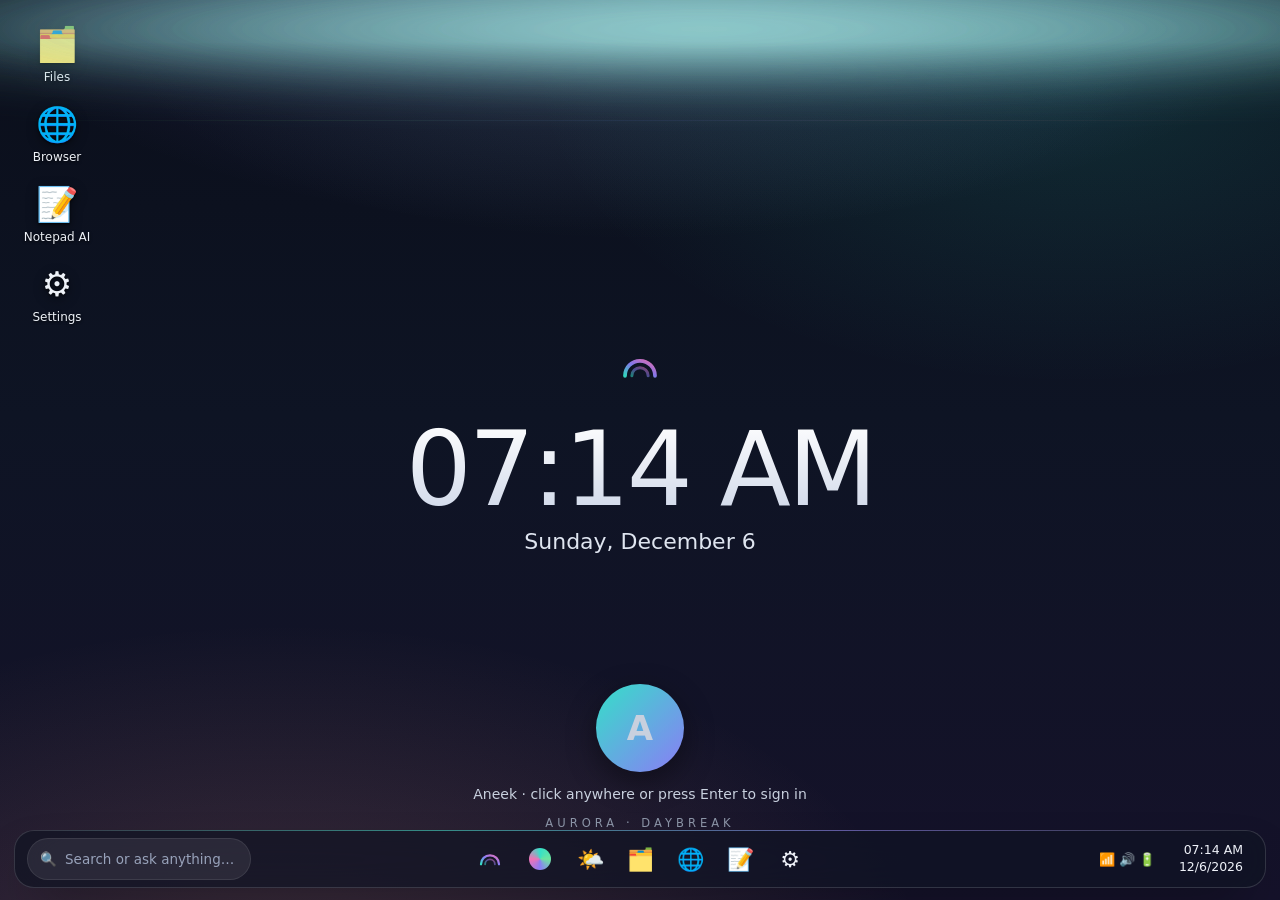
==== commit a3ffa930: "Rebrand: AuroraOS -> DaybreakOS (codename "aurora") "AuroraOS" is already taken by a distro listed o" ====
--- a/shell/index.html
+++ b/shell/index.html
@@ -3,7 +3,7 @@
 <head>
 <meta charset="UTF-8">
 <meta name="viewport" content="width=device-width, initial-scale=1.0">
-<title>AuroraOS — Shell</title>
+<title>DaybreakOS — Shell</title>
 <style>
   :root{
     /* Daybreak — cool aurora light over a warm dawn horizon */
@@ -424,7 +424,7 @@
     <div class="cal"><div style="font-size:12px;color:var(--mut)">Thursday</div><div class="big" id="cal-date"></div><div style="font-size:12px;color:var(--mut);margin-top:6px">Nothing on the calendar for the rest of today 🎉</div></div>
     <div style="font-size:12.5px;color:var(--mut);margin:14px 0 8px;display:flex;justify-content:space-between"><span>Notifications</span><span style="cursor:pointer" onclick="document.querySelectorAll('.n-card').forEach(n=>n.remove())">Clear all</span></div>
     <div class="n-card"><div class="n-src">✨ Aura · summary of 3 grouped alerts</div><b>While you were away</b><p>2 emails from vendors (both confirmed delivery dates — no action needed) and 1 Teams mention from Priya about the Azure migration. Want replies drafted?</p></div>
-    <div class="n-card"><div class="n-src">⬆️ System Update</div><b>Update ready — no restart needed</b><p>AuroraOS update 1.1 was applied live. AI model refreshed to v4.2 (on-device).</p></div>
+    <div class="n-card"><div class="n-src">⬆️ System Update</div><b>Update ready — no restart needed</b><p>DaybreakOS update 1.1 was applied live. AI model refreshed to v4.2 (on-device).</p></div>
     <div class="n-card"><div class="n-src">🛡️ Aurora Security</div><b>Weekly report</b><p>No threats. App permissions audit: 2 apps lost camera access after 30 days unused.</p></div>
   </div>
 
@@ -565,7 +565,7 @@
     <div style="display:flex;flex-direction:column;flex:1">
       <div class="np-bar"><span style="font-size:12px;color:#9aa3b5">ideas.txt</span>
         <span class="np-ai" data-ai="rewrite">✨ Rewrite</span><span class="np-ai" data-ai="summar">✨ Summarize</span><span class="np-ai" data-ai="tone">✨ Fix tone</span></div>
-      <textarea class="np-ta">AuroraOS shell notes
+      <textarea class="np-ta">DaybreakOS shell notes
 
 - the OS should feel like a colleague, not a filing cabinet
 - files find you (semantic search) instead of you finding files
@@ -791,8 +791,11 @@
     for(const r of RULES){const hit=r(t);if(hit)return{...hit,conf:.9};}
     return{cmd:"capabilities",args:{},conf:.2};}
   function run(text){const{cmd,args}=interpret(text);return COMMANDS[cmd](args);}
-  return{interpret,run,COMMANDS,audit:AUDIT};
+  function exec(cmd,args){return COMMANDS[cmd]?COMMANDS[cmd](args||{}):`Unknown action: ${cmd}.`;}
+  function toolNames(){return Object.keys(COMMANDS);}
+  return{interpret,run,exec,toolNames,COMMANDS,audit:AUDIT};
 })();
+window.Aura = Aura;   // expose for aurora-bridge.js (classic-script const isn't a window prop)
 
 function cpReply(q){cpMsg(Aura.run(q),"a");}
 $("#cp-send").onclick=()=>{const v=$("#cp-in").value.trim();if(v){$("#cp-in").value="";cpAsk(v)}};
